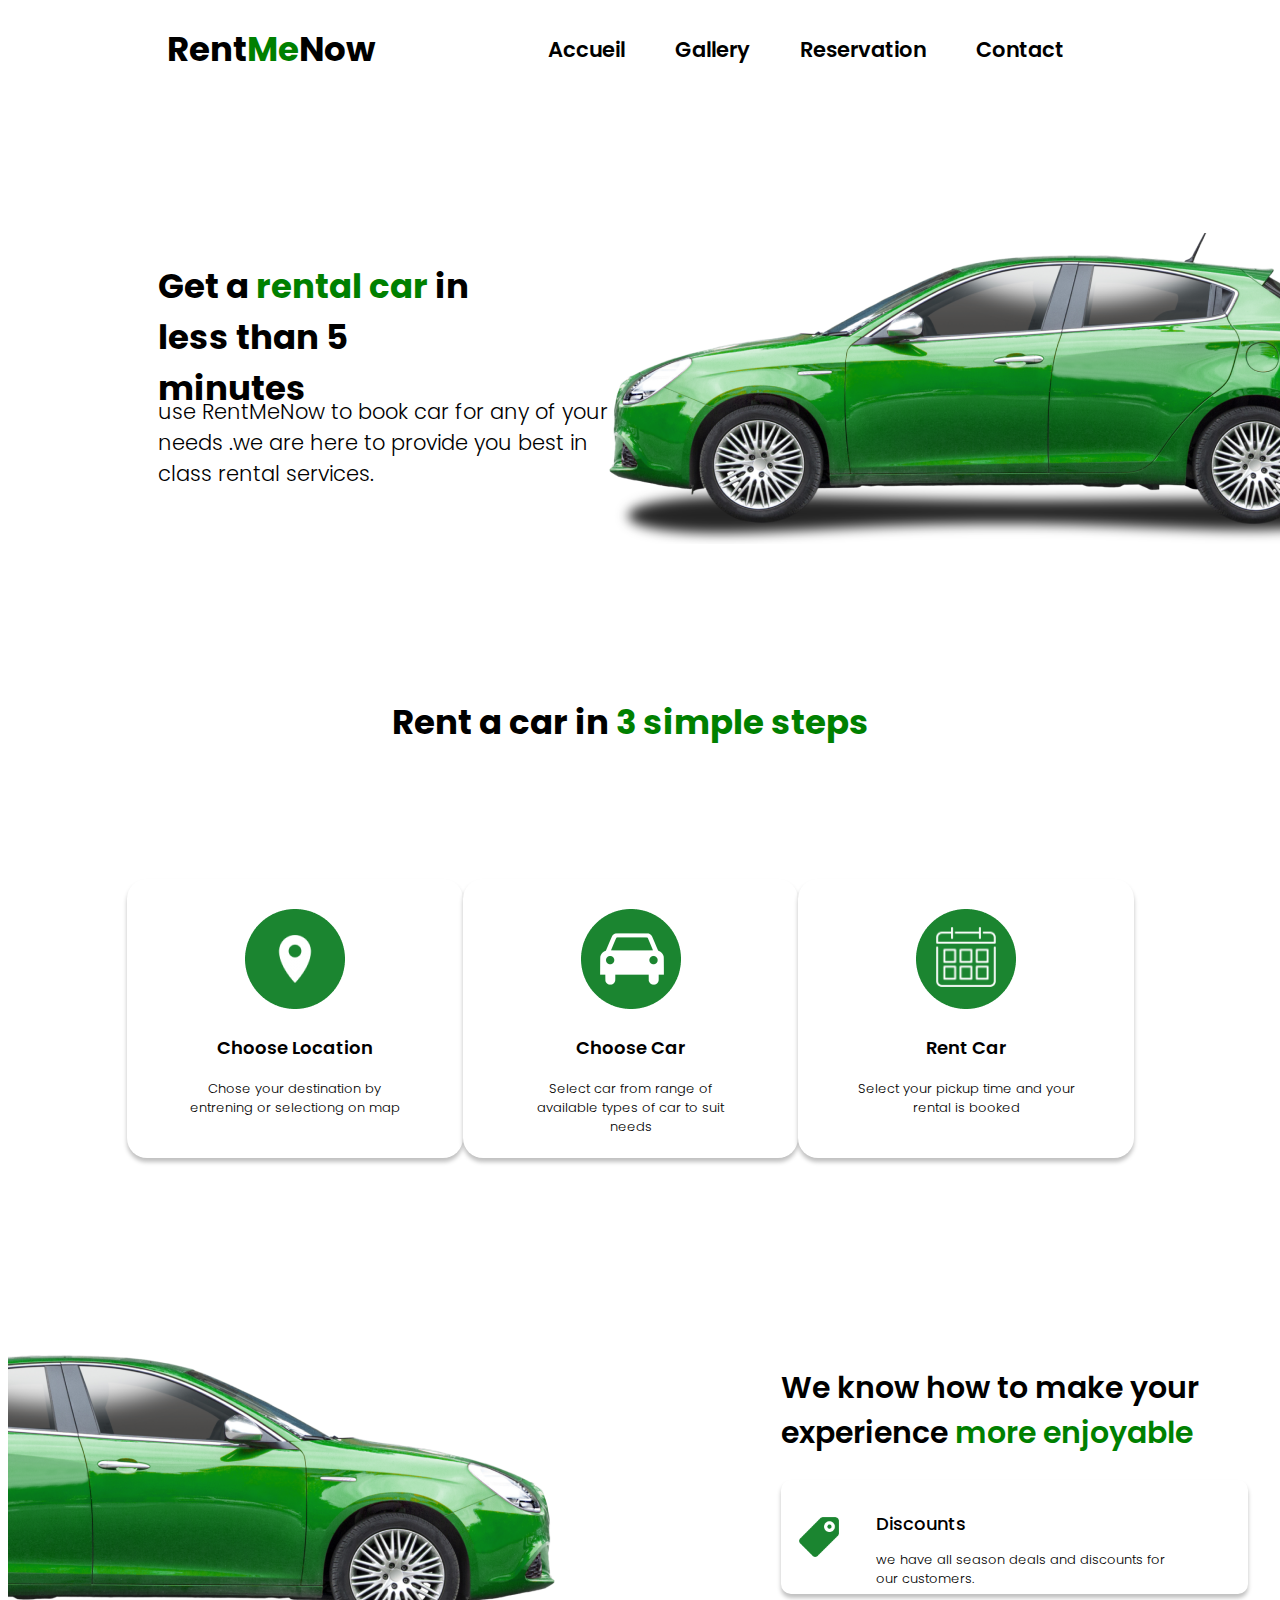
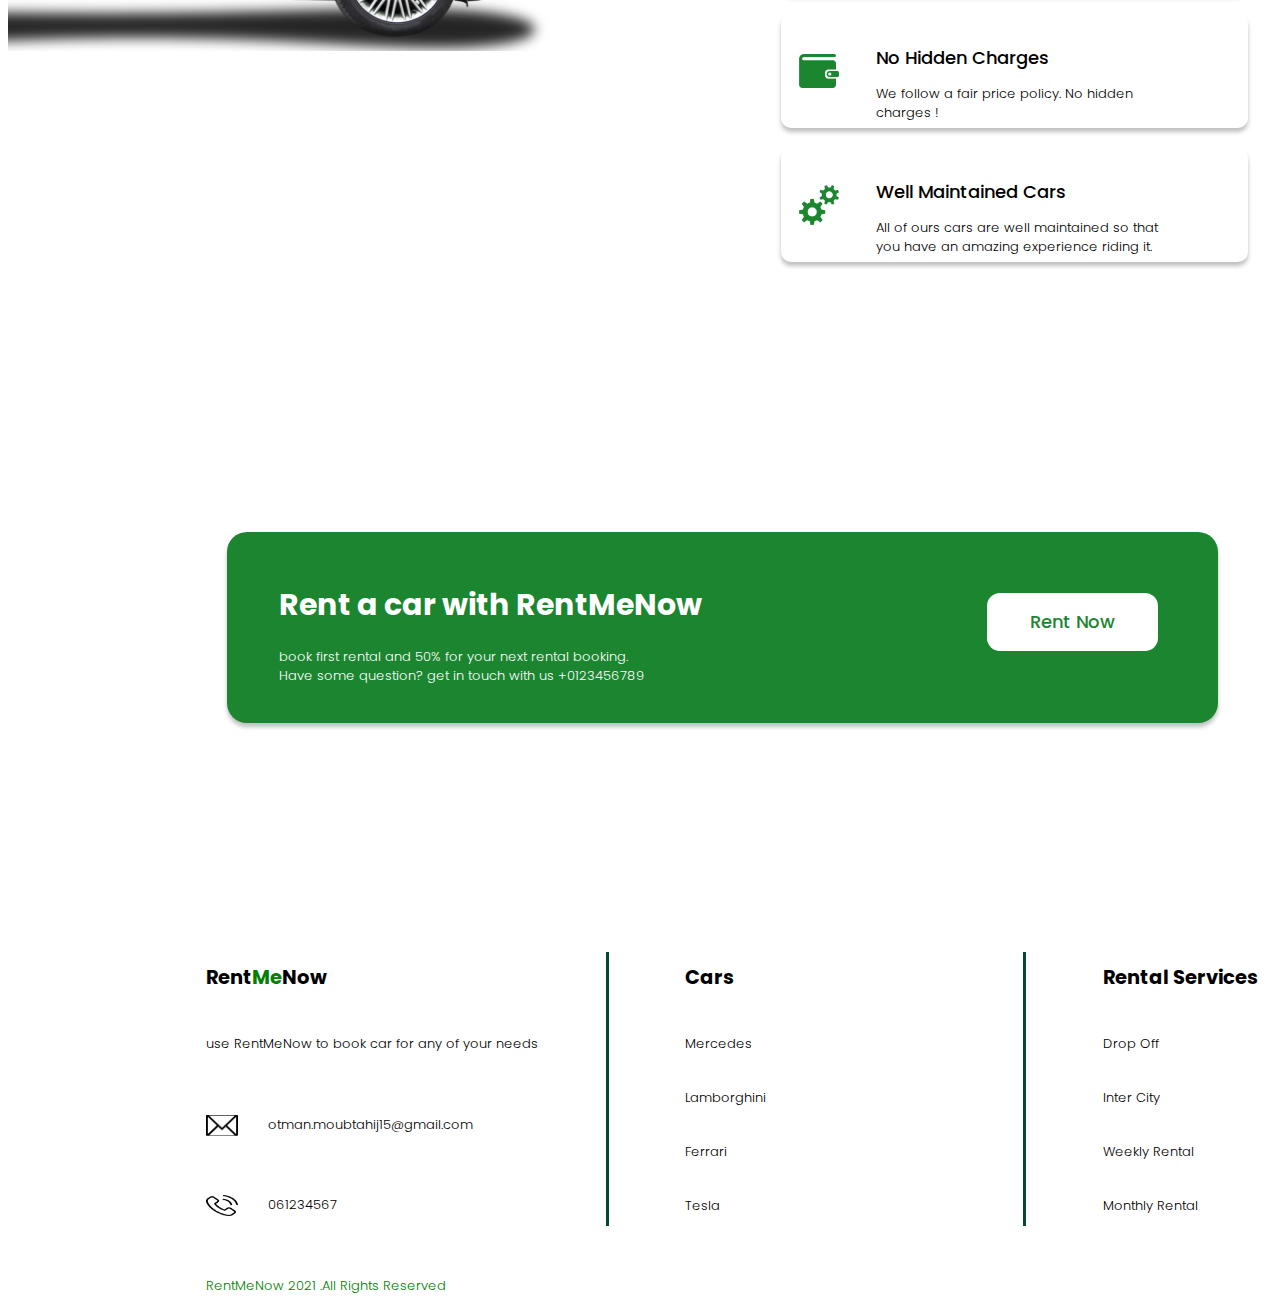
==== index.html @ b045acd1 "final2" ====
<!DOCTYPE html>
<html lang="en">
<head>
    <meta charset="UTF-8">
    <meta http-equiv="X-UA-Compatible" content="IE=edge">
    <meta name="viewport" content="width=device-width, initial-scale=1.0">
    <link href='https://fonts.googleapis.com/css?family=Poppins' rel='stylesheet'>

    <link rel="stylesheet" href="css/home.css">
    <title>Location</title>
</head>
<body>

    <section>
    <header>
        <nav class="menu">
           <ul class="Logo">
            <li> Rent<span style="color:green">Me</span>Now</li>
        </ul>           
           <ul class="linksNav"> 
          
            <li>  <a href="index.html"> Accueil </a> </li>
            <li>  <a href="about.html"> Gallery </a> </li>
            <li>  <a href="about.html"> Reservation </a> </li>
            <li>  <a href="contact.html"> Contact </a> </li>
            

           </ul>
        </nav>
    </header>

</section>
<section class="container1">
    <div class="text">
        <h2> Get a <span style="color:green"> rental car</span>  in 
            less than 5 minutes
            </h2>

            <p>  use RentMeNow to book car for any of your needs .we are here to provide you best in class rental services.</p>

    </div>
    <div class="image">

        <img src="images/caar.png" alt="#">
    </div>

</section>
<section class="container2">
  
      <h2> Rent a car in  <span style="color:green"> 3 simple steps</span> </h2>
        <div class="featrs">
                <div class="first">
                    <img src="images/iconLoca.png" alt="#">
                    <h3>Choose Location </h3> 
                    <p>Chose your destination by entrening or selectiong on map</p>   
                    
                </div>
                    <div class="first">
                        <img src="images/iconCar.png" alt="#">
                        <h3>Choose Car </h3> 
                        <p>Select car from range of available types of car to suit needs</p>


                    </div>
                    <div class="first">
                        <img src="images/iconCal.png" alt="#">
                        <h3> Rent Car </h3>
                        <p>                        Select your pickup time and your rental is booked
 </p>
                    </div>



        </div>

</section>

<section class="container3">
    <img src="images/halfCar.png" alt="">
    <div class="featrs1">
       
       
        <h2>We know how to make your <br>
            experience <span style="color: green;"> more enjoyable</span> </h2>

            <div class="first1">  
                <img src="images/tag-5-64 (1).png" alt=""> 
                <div class="first11">
                        <h5>Discounts </h5>
                        <p>we have all season deals and discounts for our customers.</p>

                </div>   
            
            </div>
            <div class="first1">  
                <img src="images/tag-5-64.png" alt=""> 
                <div class="first11">
                        <h5>No Hidden Charges </h5>
                        <p>We follow a fair price policy. No hidden charges !</p>
                </div>   
            
            </div>
            <div class="first1">  
                <img src="images/services-64.png" alt=""> 
                <div class="first11">
                        <h5>Well Maintained Cars  </h5>
                            <p>All of ours cars are well maintained so that  you have an amazing experience riding it.</p>
                </div>   
            
            </div>
    </div>

</section>

<section class="container4">
    <div class="text4">
        <h1> Rent a car with  RentMeNow</h1>
        <p>book first rental and 50% for your next rental booking. Have some question? get in touch with us +0123456789</p>

    </div>
    <div class="button">
            <h4>Rent Now</h4>

    </div>

</section>

    <footer>
        <div class="featFot">
            <h2> Rent<span style="color:green">Me</span>Now</h2>
            <h6>use RentMeNow to book car for any of your needs</h6>
            <div class="feaatFot1">
                <img src="images/message.png" alt="">
                <h6>otman.moubtahij15@gmail.com</h6>

            </div>
            <div class="feaatFot1">
                <img src="images/call.png" alt="">
                <h6>061234567</h6>

            </div>
                <h6> <span style="color: green;">  RentMeNow 2021 .All Rights Reserved</span></h6>
        </div>
        
        <div class="featFot">
            <h2> Cars</h2>
            <h6>Mercedes <br>
                Lamborghini <br>
                Ferrari <br> 
                Tesla </h6>       
          
        </div>
        
        <div  id ="feaatFot0" class="featFot">
            <h2> Rental  Services  </h2>
            <h6>Drop Off <br>
                Inter City  <br>
                Weekly Rental <br> 
                Monthly Rental  </h6>   
            
        </div>

    </footer>

    
</body>
</html>
---- css/home.css ----
*{
    -webkit-box-sizing: border-box;
    -moz-box-sizing: border-box;
    box-sizing: border-box;
    
    }
    body{
        font-family: "poppins";
    }
    /* start header*/
    .menu ul {
        align-items: center;
         display: flex;
        list-style: none;
        justify-content: space-between;
        margin-right: 2%;
        flex-direction: row;
    
    }
    header{

        padding-left: 119px;
        padding-right: 119px;
        
    }
    .menu   ul li a{
        color: black;
      text-decoration: none;
      font-size: 18px;
      margin:0px 10px;
     
      font-family: Poppins;
font-style: normal;
font-weight: 600;
font-size: 21px;
line-height: 31px;
  

  }
   nav {
    display: flex;
    justify-content: space-between;
    align-items: center;
    padding-right: 60px;
  
   }
   .linksNav li{
    padding-left: 30px;
   


   }
   .Logo  li {
    font-family: Poppins;
    font-style: normal;
    font-weight: bold;
    font-size: 34px;
    line-height: 51px;
   }
  /* end header*/

  /*start section 1 */
  .container1{
    margin-top: 142px;
    padding-left: 150px;
    padding-right: 47px;
    display: flex;
    
}
 .image{
    width: 761px;
    height: 311px;


 } 

 .text h2{
   
    width: 341px;
    height: 107px;
    font-family: Poppins;
    font-style: normal;
    font-weight: bold;
    font-size: 34px;
    line-height: 51px;


 }

 .text p{

    width: 451px;
height: 96px;


font-family: Poppins;
font-style: normal;
font-weight: 300;
font-size: 21px;
line-height: 31px;
 }
  
  /*end section 1 */
    /*start section 2 */
    .container2{

 margin-top: 153px;
        margin-left: 119px;
        margin-right: 138px;

    }

        .container2 h2 {

            text-align: center;

height: 51px;

font-family: Poppins;
font-style: normal;
font-weight: bold;
font-size: 34px;
line-height: 51px;
margin-bottom: 131px;
        }
        .featrs{
            display: flex;
            justify-content: space-between;

        }

    .first{

        width: 350px;
        height: 279px;
        left: 119px;
        top: 886px;
            padding-top: 30px;
        background: #FFFFFF;
        mix-blend-mode: normal;
        box-shadow: 0px 4px 4px rgba(0, 0, 0, 0.25);
        border-radius: 20px;
        text-align: center;

    } 
    .first img {
        width: 100px;
height: 100px;
    }   
    .first h3 {

height: 27px;

font-family: Poppins;
font-style: normal;
font-weight: 600;
font-size: 18px;
line-height: 27px;
    }  
    .first p {
height: 40px;
margin-left: 55px;
margin-right: 55px;
font-family: "Poppins";
font-style: normal;
font-weight: 300;
font-size: 13px;
line-height: 19px;

    }
  
  
    /*end section 2 */
    /*Start section 3 */

    .container3{

        margin-top: 182px;
        margin-right: 200px;

        display: flex;
        justify-content: space-between;

    }
    .container3 img {
        width: 801px;
        height: 311px;
    }

    .featrs1 {
        display: flex;
        flex-direction: column;
        margin-left: 226px;

    }
    .featrs1 h2{
        width: 437px;
height: 90px;


font-family: Poppins;
font-style: normal;
font-weight: 600;
font-size: 30px;
line-height: 45px;


    }

    .first1{
        width: 467px;
        height: 114px;
        margin-bottom: 20px;
        background: #FFFFFF;
        box-shadow: 0px 4px 4px rgba(0, 0, 0, 0.25);
        border-radius: 10px;
        display: flex;
       

    }
    .first1 img{
            margin-top: 37px;
            margin-bottom: 37px;
            margin-left: 18px;
            margin-right: 37px;
        width: 40px;
        height: 40px;
        }
        .first11 h5{

height: 10px;
font-family: Poppins;
font-style: normal;
font-weight: 500;
font-size: 18px;
line-height: 27px;

        }
.first11 p{


    width: 290px;
height: 40px;

font-family: Poppins;
font-style: normal;
font-weight: 300;
font-size: 13px;
line-height: 19px;
}
    /*end section 3 */
        /*Start section 4 */
           
        .container4{

margin-top: 250px;
margin-left: 219px;
width: 991px;
height: 191px;

background: #1B8530;
box-shadow: 0px 4px 4px rgba(0, 0, 0, 0.25);
border-radius: 20px;
display: flex ;
justify-content: space-between;
        }

        .text4{
            margin-left: 52px;
            margin-top: 30px;
            margin-bottom: 57px;


        }
        .text4 h1{

            width: 426px;
        
            
            font-family: Poppins;
            font-style: normal;
            font-weight: bold;
            font-size: 30px;
            line-height: 45px;
            color: white;

        }
        .text4 p {

            width: 370px;
height: 40px;


font-family: Poppins;
font-style: normal;
font-weight: 300;
font-size: 13px;
line-height: 19px;

color: #FFFFFF;
        }
        
        .button{
                margin-top:61px ;
                margin-bottom: 72px;
            width: 171px;
height: 58px;
            text-align: center;
                margin-right: 60px;
background: #FFFFFF;
border-radius: 13px;
        }
        .button h4 {
    height: 27px;
margin-top: 15px;
margin-bottom: 16px;
font-family: Poppins;
font-style: normal;
font-weight: 500;
font-size: 18px;
line-height: 27px;
color: #1B8530;
        }
        
        /*End section 4 */
         /* Start footer*/
            footer{
                width: 1311px;
height: 274px;
margin-left: 160px;
margin-top: 229px;
margin-right: 42px;
margin-bottom: 20px;
display: flex;
justify-content: space-around;

            }
         
         
         .featFot{

            font-style: normal;
font-weight: 300;
font-size: 13px;
line-height: 19px;
border-right:3px solid  #064635;

         }
         .feaatFot1{
             display: flex;
             }

         .feaatFot1 img{
           
            margin-top: 47px;

            width: 32px;
            height:21px;  
            margin-right: 30px;
        

         }
         footer h6{

            width: 338px;
height: 20px;


font-family: Poppins;
font-style: normal;
font-weight: 300;
font-size: 13px;
line-height: 54px;

         }
         #feaatFot0{

            border-right: none;
    
         }
         /*End footer  */
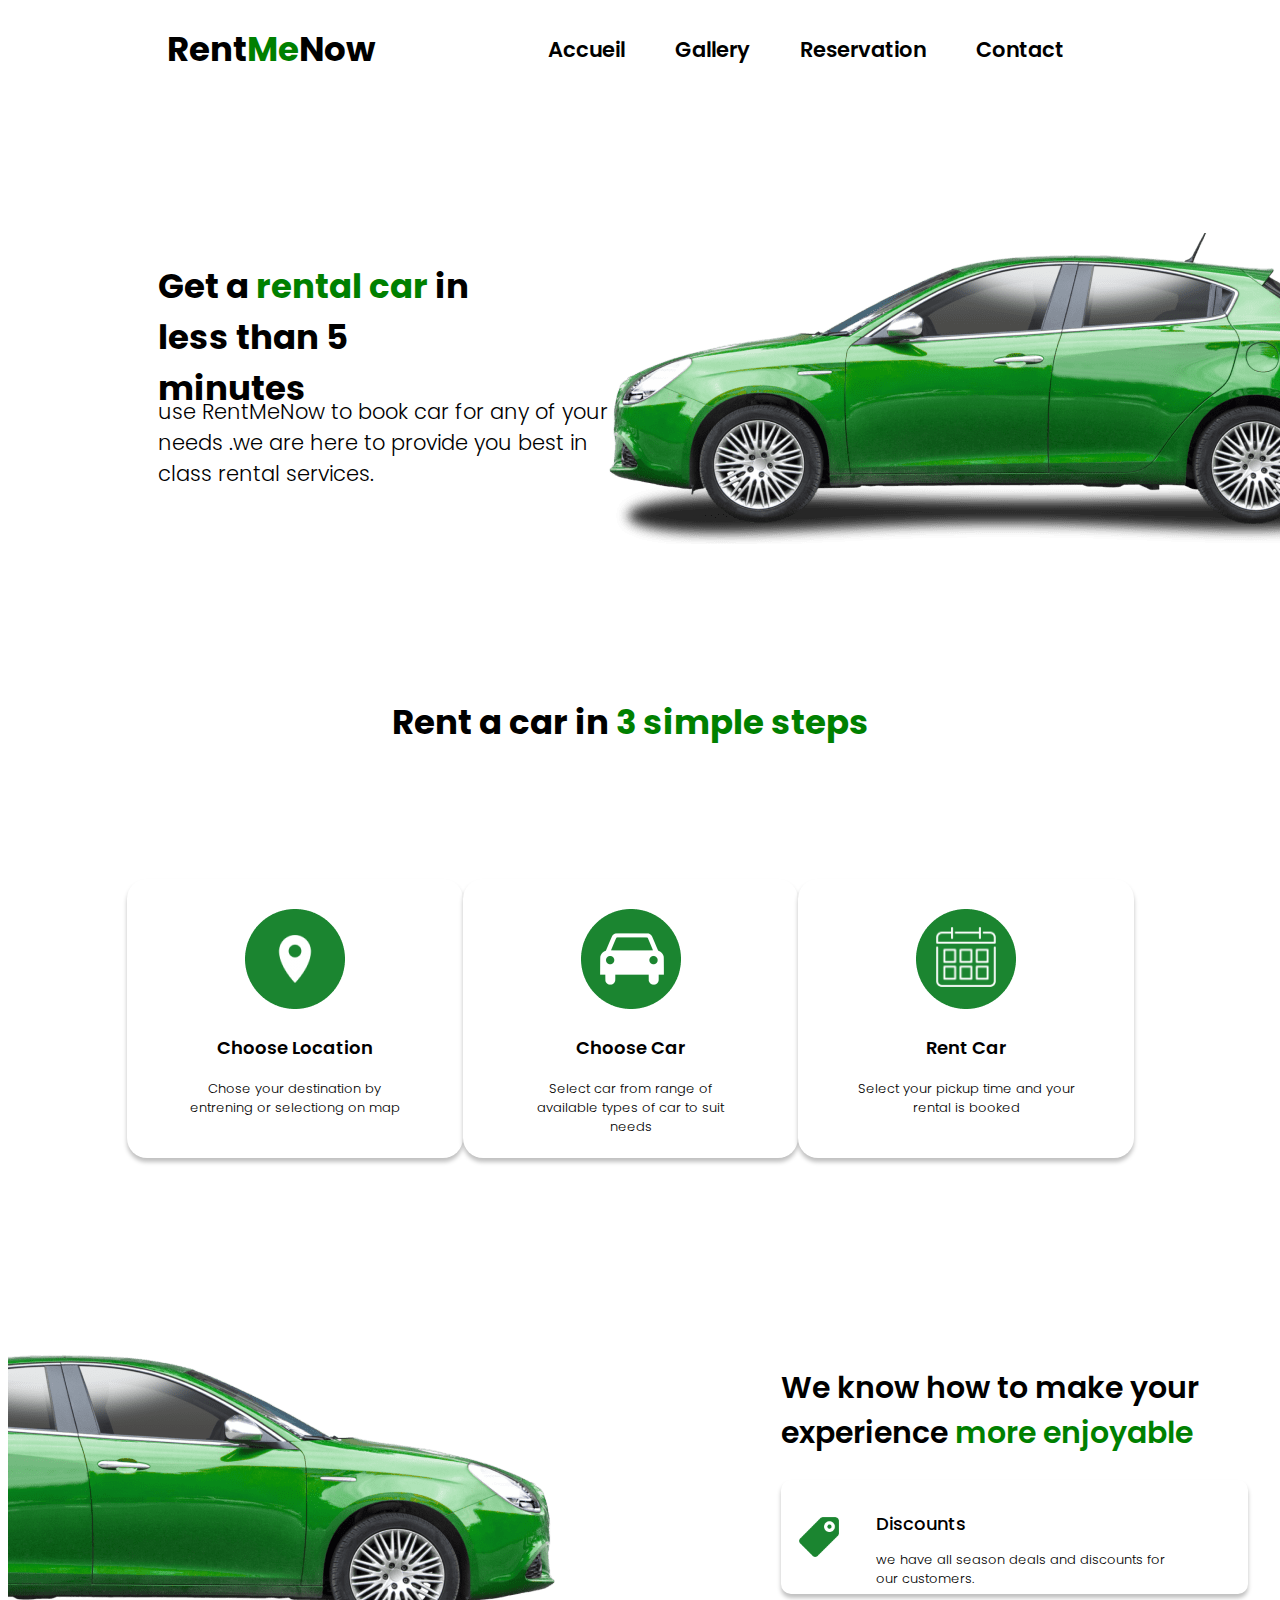
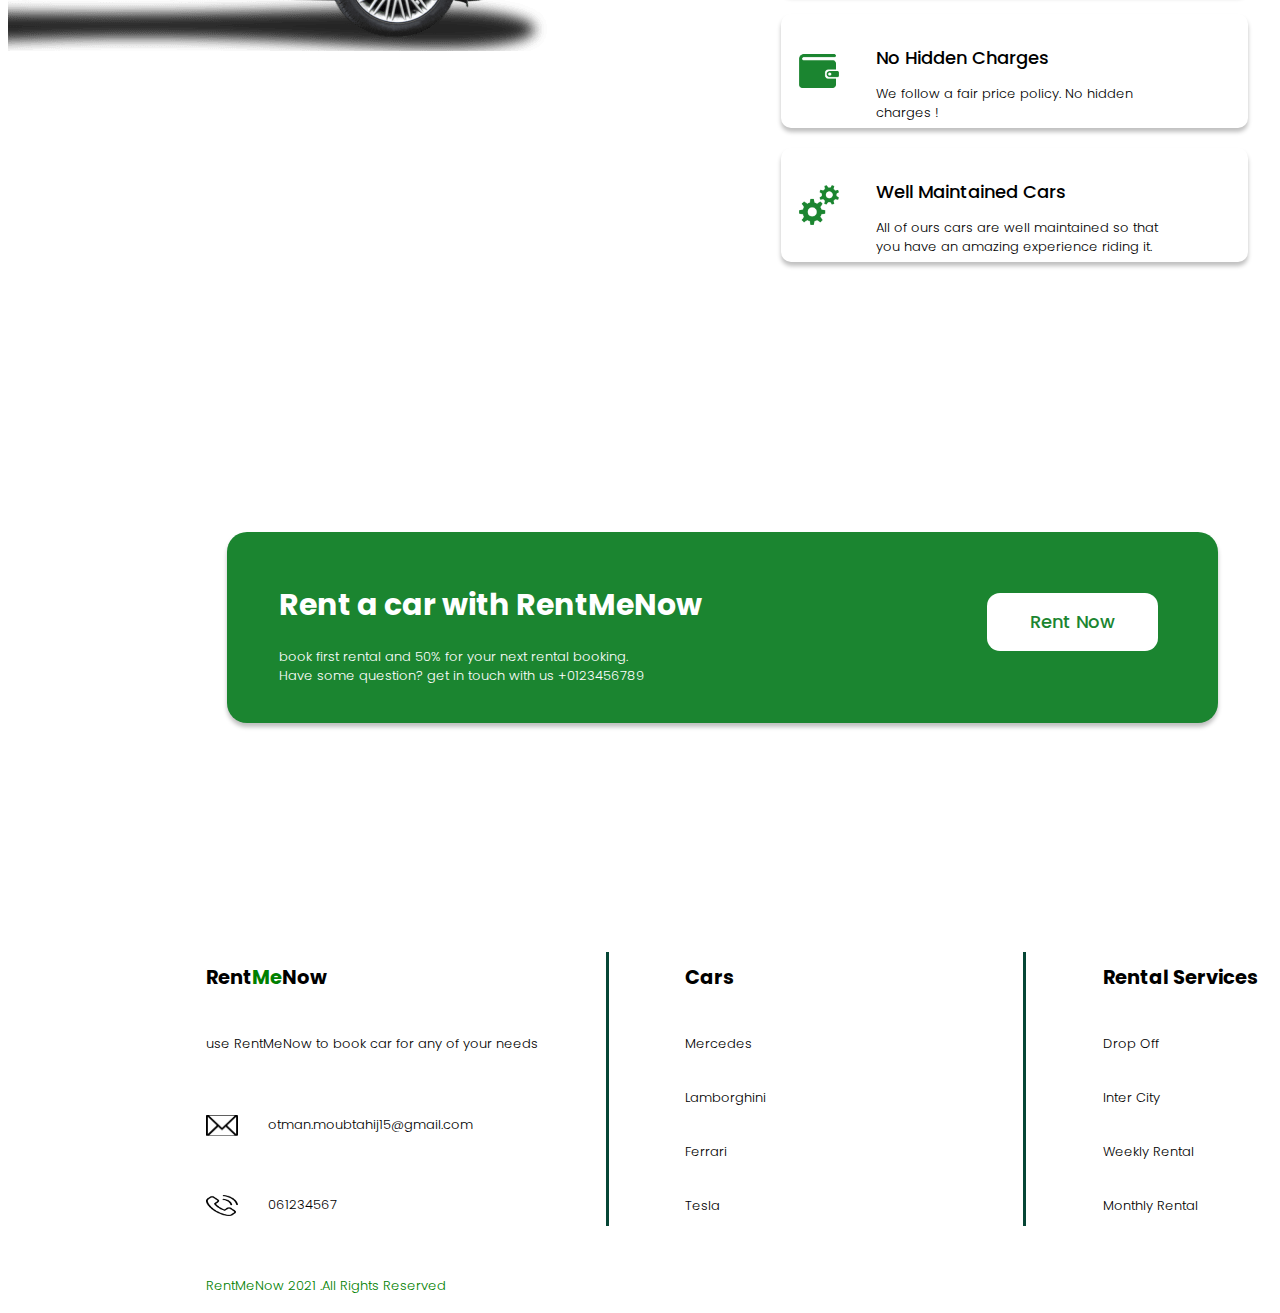
==== commit 88bcd731: "final5" ====
--- a/index.html
+++ b/index.html
@@ -20,8 +20,8 @@
            <ul class="linksNav"> 
           
             <li>  <a href="index.html"> Accueil </a> </li>
-            <li>  <a href="about.html"> Gallery </a> </li>
-            <li>  <a href="about.html"> Reservation </a> </li>
+            <li>  <a href="gallery.html"> Gallery </a> </li>
+            <li>  <a href="reservation.html"> Reservation </a> </li>
             <li>  <a href="contact.html"> Contact </a> </li>
             
 
@@ -76,7 +76,7 @@
 </section>
 
 <section class="container3">
-    <img src="images/halfCar.png" alt="">
+    <img src="images/halfCar.png" alt="" id="halfCar">
     <div class="featrs1">
        
        
--- a/css/home.css
+++ b/css/home.css
@@ -104,7 +104,7 @@
     /*start section 2 */
     .container2{
 
- margin-top: 153px;
+         margin-top: 153px;
         margin-left: 119px;
         margin-right: 138px;
 
@@ -379,4 +379,66 @@
     
          }
          /*End footer  */
-
+         @media screen and (max-width: 600px) {
+            .container1{
+                flex-direction: column-reverse;
+                        justify-content: center;
+            }
+            .text h2{
+   
+               
+            text-align: center;
+            
+             }
+            
+             .text p{
+            
+                text-align: center;
+
+             }
+             .container2{
+                    text-align: center;
+                width: 100%;
+             }
+             .container2 h2 {
+
+                text-align: center;
+                width: 100%;
+    
+               
+            }
+
+            .featrs{
+                display: flex;
+                flex-direction: column;
+                justify-content: center;
+    
+            }
+            .first{
+                    margin-top: 20px;
+
+
+              }
+              .container3  {
+margin: auto;}
+         
+
+#halfCar{
+                display: none;
+            }
+
+            featrs1{
+
+                margin-left: 0px;
+
+            }
+            featrs1 h2{
+                
+        font-weight: 600;
+        font-size: 20px;
+        line-height: 45px;
+        
+        
+            }
+        
+          }
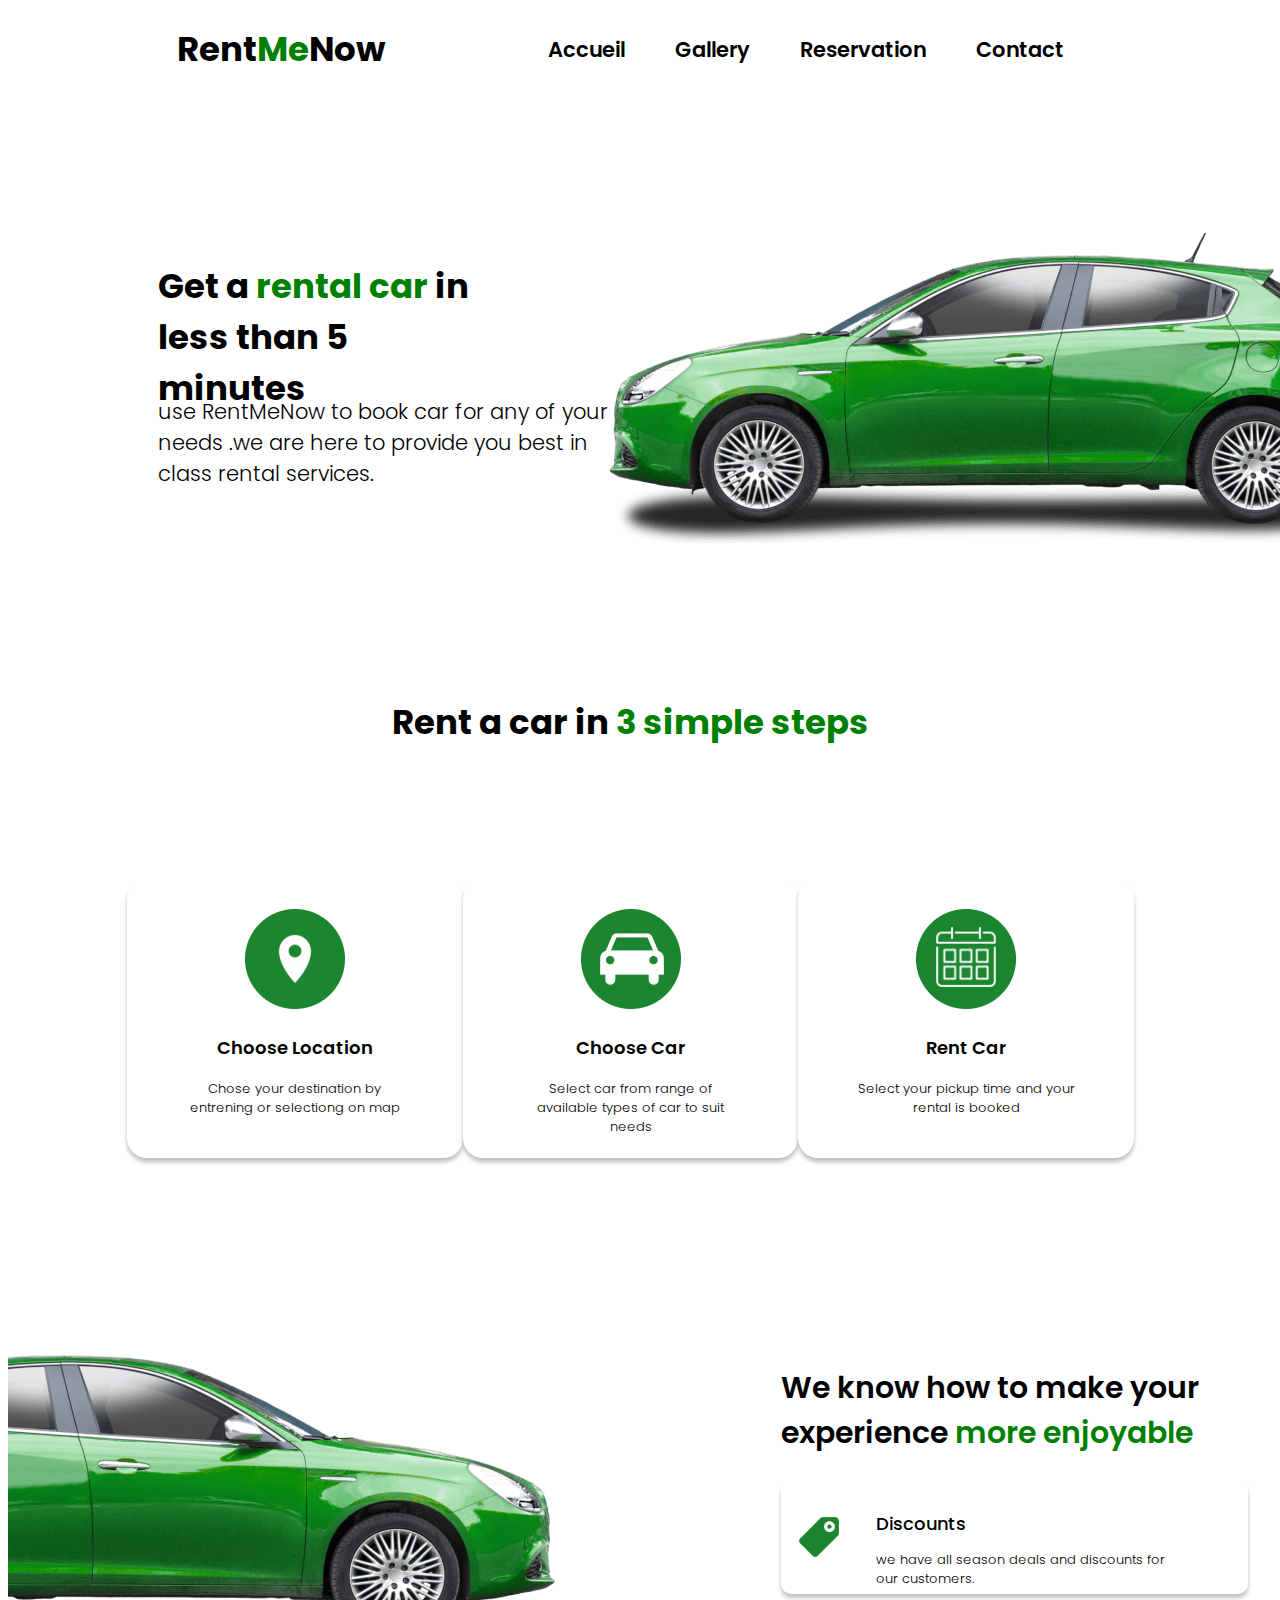
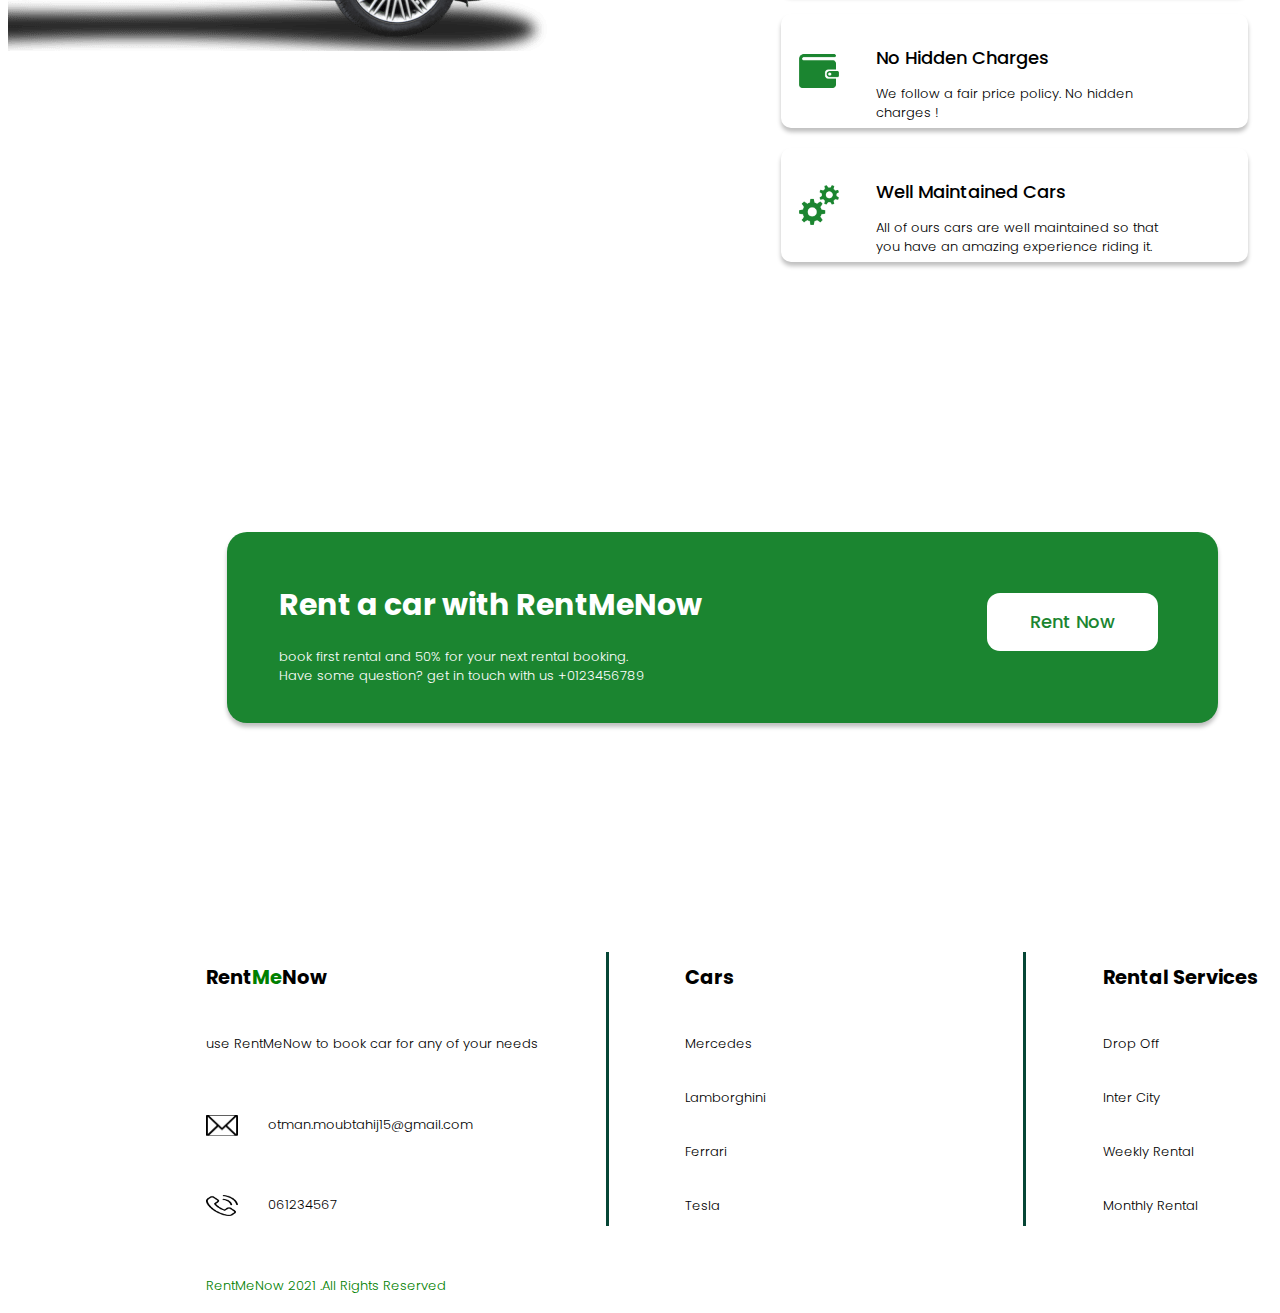
==== commit 9226c950: "final5" ====
--- a/index.html
+++ b/index.html
@@ -15,7 +15,7 @@
     <header>
         <nav class="menu">
            <ul class="Logo">
-            <li> Rent<span style="color:green">Me</span>Now</li>
+            <li>  <a href="index.html" id="rentLogo"> Rent<span style="color:green">Me</span>Now </a></li>
         </ul>           
            <ul class="linksNav"> 
           
--- a/css/home.css
+++ b/css/home.css
@@ -50,7 +50,7 @@
 
 
    }
-   .Logo  li {
+   #rentLogo{
     font-family: Poppins;
     font-style: normal;
     font-weight: bold;
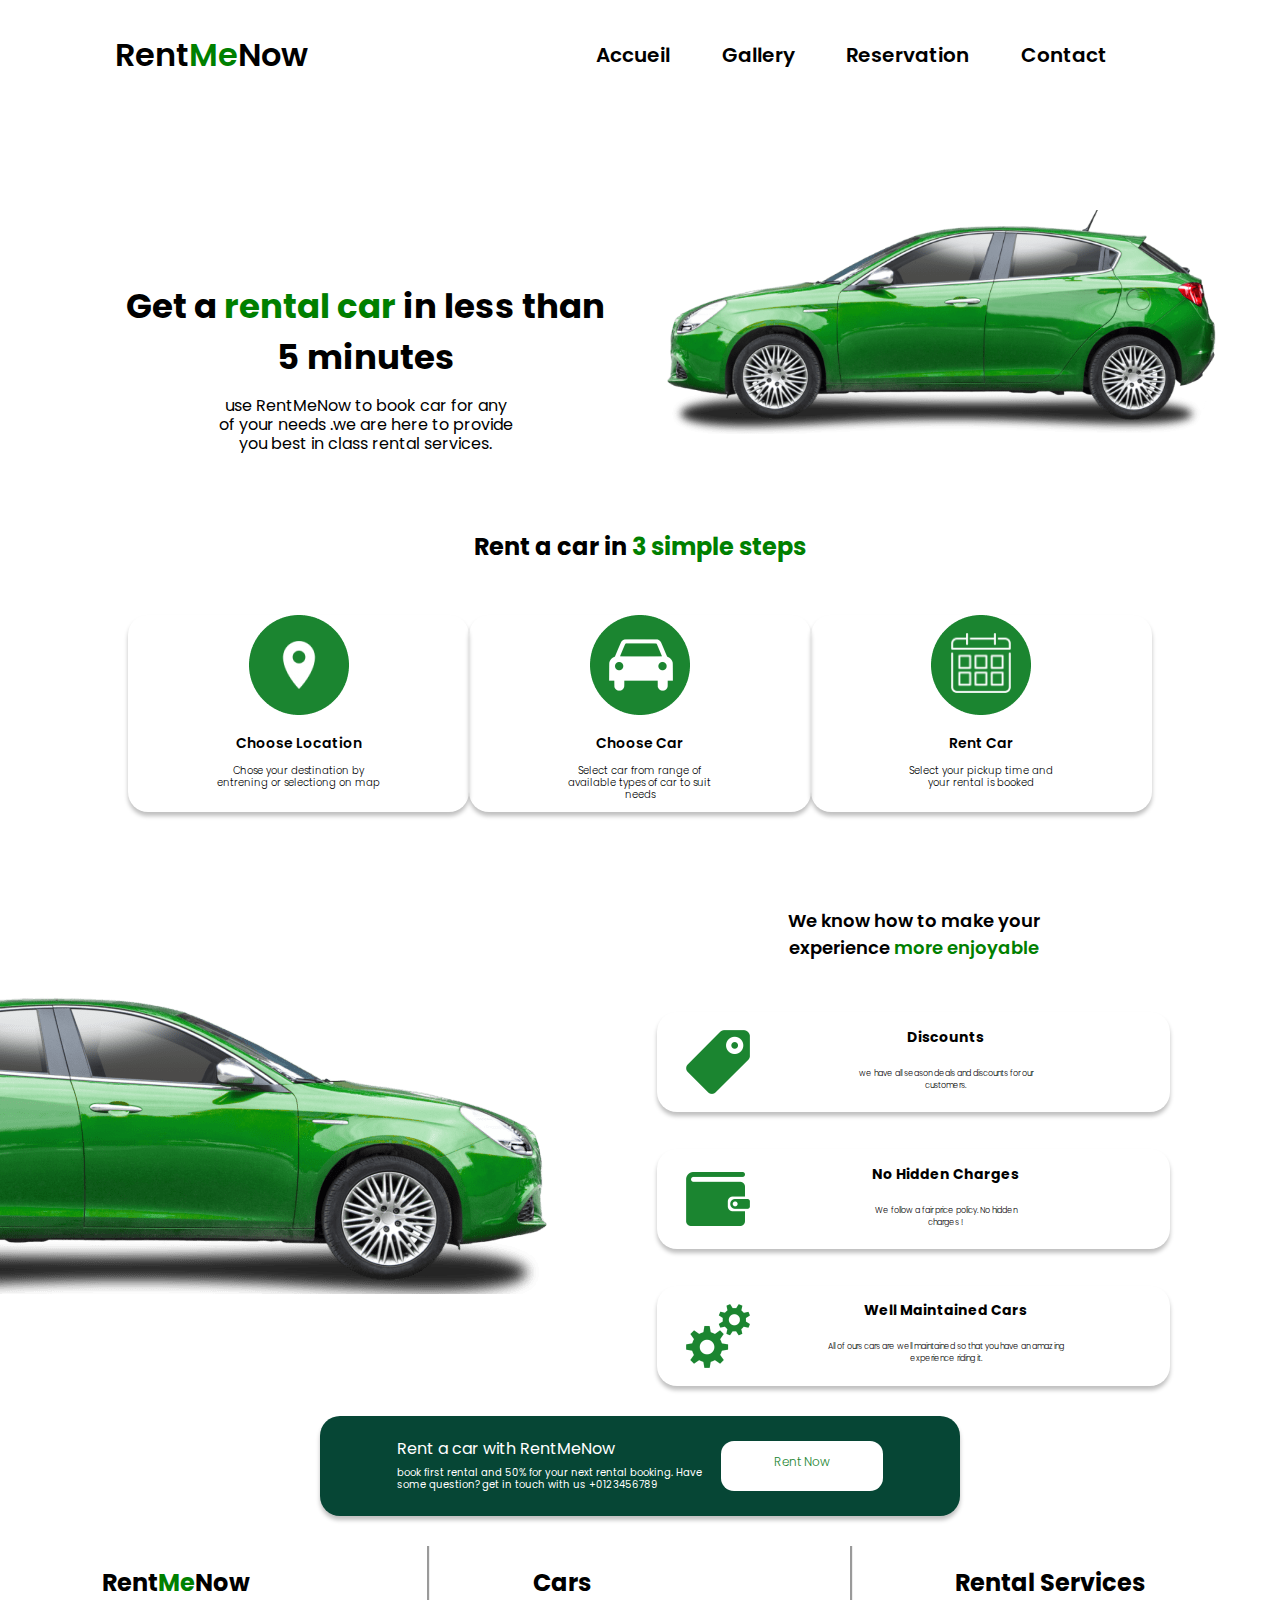
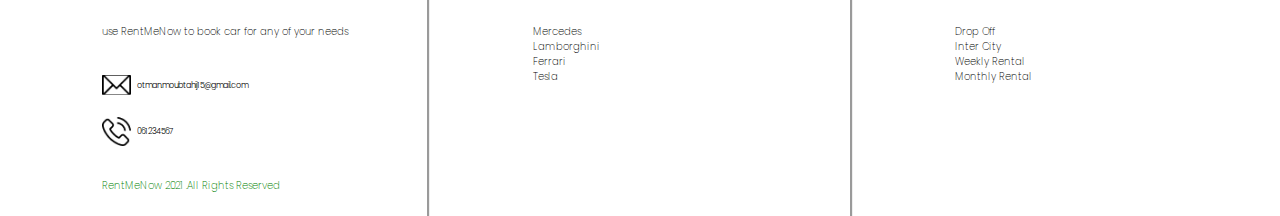
==== commit c5c008b1: "responsive" ====
--- a/index.html
+++ b/index.html
@@ -5,47 +5,52 @@
     <meta http-equiv="X-UA-Compatible" content="IE=edge">
     <meta name="viewport" content="width=device-width, initial-scale=1.0">
     <link href='https://fonts.googleapis.com/css?family=Poppins' rel='stylesheet'>
+    <script src="js/script.js"></script>
 
     <link rel="stylesheet" href="css/home.css">
     <title>Location</title>
 </head>
 <body>
+    <header>
+        <nav>
+            <ul class="logo">
+           
+            <li><img onclick="afficheMenu()" id ="menuImg" src="images/menu.png" alt="">    </li>        
+             <li> <h1  style="display: none;" onclick="hideMenu()" id="hideMenu">X</h1>  </li>  
+             <li>  <a href="index.html" id="rentLogo"> Rent<span style="color:green">Me</span>Now </a></li>
+            </ul>
+            <ul class="linksNav"> 
+          
+                <li >  <a href="index.html"> Accueil </a> </li>
+                <li>  <a href="gallery.html"> Gallery </a> </li>
+                <li>  <a href="reservation.html"> Reservation </a> </li>
+                <li>  <a href="contact.html"> Contact </a> </li>
+               </ul>
 
-    <section>
-    <header>
-        <nav class="menu">
-           <ul class="Logo">
-            <li>  <a href="index.html" id="rentLogo"> Rent<span style="color:green">Me</span>Now </a></li>
-        </ul>           
-           <ul class="linksNav"> 
-          
-            <li>  <a href="index.html"> Accueil </a> </li>
-            <li>  <a href="gallery.html"> Gallery </a> </li>
-            <li>  <a href="reservation.html"> Reservation </a> </li>
-            <li>  <a href="contact.html"> Contact </a> </li>
-            
+        </nav>
 
-           </ul>
-        </nav>
     </header>
+    <section class="container1">
+        
+        <div class="image">
+    
+            <img src="images/caar.png" alt="#">
+        </div>
+        <div class="text">
+            <h2> Get a <span style="color:green"> rental car</span>  in 
+                less than 5 minutes
+                </h2>
+    
+                <p>  use RentMeNow to book car for any of your needs .we are here to provide you best in class rental services.</p>
+    
+        </div>
+    
+    </section>
 
-</section>
-<section class="container1">
-    <div class="text">
-        <h2> Get a <span style="color:green"> rental car</span>  in 
-            less than 5 minutes
-            </h2>
 
-            <p>  use RentMeNow to book car for any of your needs .we are here to provide you best in class rental services.</p>
 
-    </div>
-    <div class="image">
 
-        <img src="images/caar.png" alt="#">
-    </div>
-
-</section>
-<section class="container2">
+    <section class="container2">
   
       <h2> Rent a car in  <span style="color:green"> 3 simple steps</span> </h2>
         <div class="featrs">
@@ -65,7 +70,7 @@
                     <div class="first">
                         <img src="images/iconCal.png" alt="#">
                         <h3> Rent Car </h3>
-                        <p>                        Select your pickup time and your rental is booked
+                        <p>      Select your pickup time and your rental is booked
  </p>
                     </div>
 
@@ -75,56 +80,64 @@
 
 </section>
 
-<section class="container3">
-    <img src="images/halfCar.png" alt="" id="halfCar">
-    <div class="featrs1">
-       
-       
-        <h2>We know how to make your <br>
+
+
+
+
+
+
+
+
+    <section class="container3">
+       <img src="images/halfCar.png" alt="" id="halfCar">
+        
+        
+        <div class="featrs1">
+           
+           <h2>We know how to make your <br>
             experience <span style="color: green;"> more enjoyable</span> </h2>
 
-            <div class="first1">  
-                <img src="images/tag-5-64 (1).png" alt=""> 
-                <div class="first11">
-                        <h5>Discounts </h5>
-                        <p>we have all season deals and discounts for our customers.</p>
-
-                </div>   
             
-            </div>
-            <div class="first1">  
-                <img src="images/tag-5-64.png" alt=""> 
-                <div class="first11">
-                        <h5>No Hidden Charges </h5>
-                        <p>We follow a fair price policy. No hidden charges !</p>
-                </div>   
-            
-            </div>
-            <div class="first1">  
-                <img src="images/services-64.png" alt=""> 
-                <div class="first11">
-                        <h5>Well Maintained Cars  </h5>
-                            <p>All of ours cars are well maintained so that  you have an amazing experience riding it.</p>
-                </div>   
-            
-            </div>
-    </div>
-
-</section>
-
-<section class="container4">
-    <div class="text4">
-        <h1> Rent a car with  RentMeNow</h1>
-        <p>book first rental and 50% for your next rental booking. Have some question? get in touch with us +0123456789</p>
-
-    </div>
-    <div class="button">
-            <h4>Rent Now</h4>
-
-    </div>
-
-</section>
-
+                <div class="first1">  
+                    <img src="images/tag-5-64 (1).png" alt=""> 
+                    <div class="first11">
+                            <h5>Discounts </h5>
+                            <p>we have all season deals and discounts for our customers.</p>
+    
+                    </div>   
+                
+                </div>
+                <div class="first1">  
+                    <img src="images/tag-5-64.png" alt=""> 
+                    <div class="first11">
+                            <h5>No Hidden Charges </h5>
+                            <p>We follow a fair price policy. No hidden charges !</p>
+                    </div>   
+                
+                </div>
+                <div class="first1">  
+                    <img src="images/services-64.png" alt=""> 
+                    <div class="first11">
+                            <h5>Well Maintained Cars  </h5>
+                                <p>All of ours cars are well maintained so that  you have an amazing experience riding it.</p>
+                    </div>   
+                
+                </div>
+        </div>
+    
+    </section>
+    <section class="container4">
+        <div class="text4">
+            <h1> Rent a car with  RentMeNow</h1>
+            <p>book first rental and 50% for your next rental booking. Have some question? get in touch with us +0123456789</p>
+    
+        </div>
+        <div class="button">
+                <h4>Rent Now</h4>
+    
+        </div>
+    
+    </section>
     <footer>
         <div class="featFot">
             <h2> Rent<span style="color:green">Me</span>Now</h2>
@@ -142,7 +155,7 @@
                 <h6> <span style="color: green;">  RentMeNow 2021 .All Rights Reserved</span></h6>
         </div>
         
-        <div class="featFot">
+        <div class="featFot" id="cars">
             <h2> Cars</h2>
             <h6>Mercedes <br>
                 Lamborghini <br>
@@ -161,7 +174,5 @@
         </div>
 
     </footer>
-
-    
 </body>
 </html>--- a/css/home.css
+++ b/css/home.css
@@ -6,439 +6,730 @@
     }
     body{
         font-family: "poppins";
-    }
-    /* start header*/
-    .menu ul {
+        margin: 0;
+        padding: 0;
+    }
+    nav{
+        width: 100%;
+        height: 20%;
+        padding: 15px 0;
+        display: flex;
+    }
+    nav .logo{
+    display: flex;
+    list-style: none;
+    flex:2;
+    justify-content: center;
+
+
+    }
+    
+    
+     nav .logo  li a{
+        color: black;
+        text-decoration: none;
+        font-size: 32px;
+        font-family: Poppins;
+      font-style: normal;
+      font-weight: 600;
+
+    }
+    
+
+    #menuImg{
+        display: none;
+        width: 24px;
+        height: 27px;
+        margin:0 0.5em ;
+
+
+    }
+#hideMenu{
+    position: absolute;
+    left: 5%;
+    top: -1%;
+    
+
+}
+nav .linksNav{
+    list-style: none;
+    margin: 0;
+    display: flex;
+    flex:5;
+    align-self: center;
+    align-items: center;
+    justify-content: center;
+
+
+    }
+    .linksNav li  a{
+        color: black;
+        text-decoration: none;
+        font-size: 20px;
+        font-family: Poppins;
+      font-style: normal;
+      font-weight: 600;
+    }
+    nav .linksNav li {
+
+        margin: 0 3%;
+    }
+
+
+/* end header */
+/* start section1 */
+    .container1{
+        margin-top: 100px;
+        width: 100%;
+        padding: 0 5%; 
+        display: flex;
+        flex-direction: row-reverse;   
+    }
+    .image{
         align-items: center;
-         display: flex;
-        list-style: none;
-        justify-content: space-between;
-        margin-right: 2%;
-        flex-direction: row;
-    
-    }
-    header{
-
-        padding-left: 119px;
-        padding-right: 119px;
+    }
+    .image img{
+        width:100%
+
+    }
+    .text{
+        text-align: center;    
+        margin-top: 5%;
         
-    }
-    .menu   ul li a{
-        color: black;
-      text-decoration: none;
-      font-size: 18px;
-      margin:0px 10px;
-     
-      font-family: Poppins;
-font-style: normal;
-font-weight: 600;
-font-size: 21px;
-line-height: 31px;
-  
-
-  }
-   nav {
-    display: flex;
-    justify-content: space-between;
-    align-items: center;
-    padding-right: 60px;
-  
-   }
-   .linksNav li{
-    padding-left: 30px;
-   
-
-
-   }
-   #rentLogo{
+    
+
+    }
+    .text h2 {
+
+        font-family: Poppins;
+        font-style: normal;
+        font-weight: bold;
+       
+        width: 80%;
+        margin: 13px auto;
+        font-family: Poppins;
+
+        font-size: 34px;
+        line-height: 51px;
+
+        
+    }
+    .text p {
+
+        font-family: Poppins;
+        font-style: normal;
+        font-weight: 00;
+        font-size: 16px;
+        line-height: 19px;
+        margin: 0 auto;      
+        width: 50%;
+
+}
+/* end section 1 */
+/* start section 2 */
+
+.container2{
+    margin-top: 80px;
+    width: 100%;
+    padding: 0 10%;
+    text-align: center;
+
+}
+.container2 h2 {
+
     font-family: Poppins;
     font-style: normal;
     font-weight: bold;
-    font-size: 34px;
-    line-height: 51px;
-   }
-  /* end header*/
-
-  /*start section 1 */
-  .container1{
-    margin-top: 142px;
-    padding-left: 150px;
-    padding-right: 47px;
+    font-size: 24px;
+    line-height: 27px;
+    margin-bottom: 55px;
+}
+.featrs{
+    width: 100%;
     display: flex;
-    
-}
- .image{
-    width: 761px;
-    height: 311px;
-
-
- } 
-
- .text h2{
-   
-    width: 341px;
-    height: 107px;
-    font-family: Poppins;
+    flex-direction: row;
+    justify-content: center;
+
+
+}
+.first{
+
+    
+    width: 40%;
+    box-shadow: 0px 4px 4px rgba(0, 0, 0, 0.25);
+    border-radius: 20px;
+    padding: 0 3%;
+
+}
+    .first img{
+         
+
+    }
+    .first h3{
+        font-style: normal;
+        font-weight: 600;
+        font-size: 14px;
+        line-height: 15px;
+        
+    }
+    .first p {
+       
     font-style: normal;
-    font-weight: bold;
-    font-size: 34px;
-    line-height: 51px;
-
-
- }
-
- .text p{
-
-    width: 451px;
-height: 96px;
-
-
-font-family: Poppins;
-font-style: normal;
-font-weight: 300;
-font-size: 21px;
-line-height: 31px;
- }
-  
-  /*end section 1 */
-    /*start section 2 */
-    .container2{
-
-         margin-top: 153px;
-        margin-left: 119px;
-        margin-right: 138px;
-
-    }
-
-        .container2 h2 {
-
-            text-align: center;
-
-height: 51px;
-
-font-family: Poppins;
-font-style: normal;
-font-weight: bold;
-font-size: 34px;
-line-height: 51px;
-margin-bottom: 131px;
-        }
-        .featrs{
-            display: flex;
-            justify-content: space-between;
-
-        }
-
-    .first{
-
-        width: 350px;
-        height: 279px;
-        left: 119px;
-        top: 886px;
-            padding-top: 30px;
-        background: #FFFFFF;
-        mix-blend-mode: normal;
-        box-shadow: 0px 4px 4px rgba(0, 0, 0, 0.25);
-        border-radius: 20px;
-        text-align: center;
-
-    } 
-    .first img {
-        width: 100px;
-height: 100px;
-    }   
-    .first h3 {
-
-height: 27px;
-
-font-family: Poppins;
+    font-weight: 300;
+    font-size: 10px;
+    line-height: 12px;
+    width: 60%;
+    margin: 0 auto;
+    margin-bottom: 4%;
+
+
+    }
+
+
+/* end section 2 */
+
+
+
+/* start section 3 */
+
+.container3{
+width: 100%;
+ margin-top: 80PX;
+text-align: center;
+display:flex;
+}
+#halfCar{
+    width: 50%;
+    height: fit-content;
+    flex: 1;
+    margin: auto 0;
+    }
+.container3 h2{
 font-style: normal;
 font-weight: 600;
 font-size: 18px;
 line-height: 27px;
-    }  
-    .first p {
-height: 40px;
-margin-left: 55px;
-margin-right: 55px;
-font-family: "Poppins";
+
+}
+.featrs1{
+width: 50%;
+flex: 4;
+display: flex;
+flex-direction: column;
+justify-content: space-between;
+
+}
+.first1{
+margin-top: 5%;
+width: 70%;
+height: 100px;
+align-self: center;
+background: #FFFFFF;
+box-shadow: 0px 4px 4px rgba(0, 0, 0, 0.25);
+border-radius: 20px;
+display: flex;
+padding: 2% 4%;
+
+
+
+}
+.first1 img {
+width:fit-content;
+height: fit-content;
+align-self: center;
+
+}
+.first11{
+    text-align: center;
+    margin: 0 auto;
+}
+.first11 h5{
+font-size: 14px;
+
+    margin: 0;
+}
+
+
+.first11 p{
 font-style: normal;
 font-weight: 300;
-font-size: 13px;
-line-height: 19px;
-
-    }
-  
-  
-    /*end section 2 */
-    /*Start section 3 */
-
-    .container3{
-
-        margin-top: 182px;
-        margin-right: 200px;
-
+font-size: 8px;
+line-height: 12px;
+margin: 0 6%;
+margin-top: 20px;
+
+}
+
+
+/* end section 3 */
+
+    /* start section 4 */
+    .container4{
+        margin-top: 50px;
+        width: 50%;
+        height: 100px;
+        margin: 30px auto;
+        padding: 0 6%;
+        background-color: aqua;
         display: flex;
-        justify-content: space-between;
-
-    }
-    .container3 img {
-        width: 801px;
-        height: 311px;
-    }
-
-    .featrs1 {
-        display: flex;
-        flex-direction: column;
-        margin-left: 226px;
-
-    }
-    .featrs1 h2{
-        width: 437px;
-height: 90px;
-
-
-font-family: Poppins;
-font-style: normal;
-font-weight: 600;
-font-size: 30px;
-line-height: 45px;
-
-
-    }
-
-    .first1{
-        width: 467px;
-        height: 114px;
-        margin-bottom: 20px;
-        background: #FFFFFF;
+        background: #064635;
         box-shadow: 0px 4px 4px rgba(0, 0, 0, 0.25);
-        border-radius: 10px;
-        display: flex;
-       
-
-    }
-    .first1 img{
-            margin-top: 37px;
-            margin-bottom: 37px;
-            margin-left: 18px;
-            margin-right: 37px;
-        width: 40px;
-        height: 40px;
-        }
-        .first11 h5{
-
-height: 10px;
-font-family: Poppins;
-font-style: normal;
-font-weight: 500;
-font-size: 18px;
-line-height: 27px;
-
-        }
-.first11 p{
-
-
-    width: 290px;
-height: 40px;
-
-font-family: Poppins;
-font-style: normal;
-font-weight: 300;
-font-size: 13px;
-line-height: 19px;
-}
-    /*end section 3 */
-        /*Start section 4 */
-           
-        .container4{
-
-margin-top: 250px;
-margin-left: 219px;
-width: 991px;
-height: 191px;
-
-background: #1B8530;
-box-shadow: 0px 4px 4px rgba(0, 0, 0, 0.25);
-border-radius: 20px;
-display: flex ;
-justify-content: space-between;
-        }
-
-        .text4{
-            margin-left: 52px;
-            margin-top: 30px;
-            margin-bottom: 57px;
-
-
-        }
-        .text4 h1{
-
-            width: 426px;
-        
-            
+        border-radius: 20px;
+
+    } 
+    .text4{
+        flex: 2;
+        align-self: center;
+    } 
+    .text4 h1{
+
+        font-family: Poppins;
+        font-style: normal;
+        font-weight:normal;
+        font-size: 16px;
+        line-height: 16px;
+        color: #FFFFFF;
+
+    }
+        .text4 p {
+
             font-family: Poppins;
             font-style: normal;
-            font-weight: bold;
-            font-size: 30px;
-            line-height: 45px;
-            color: white;
-
-        }
-        .text4 p {
-
-            width: 370px;
-height: 40px;
-
-
-font-family: Poppins;
-font-style: normal;
-font-weight: 300;
-font-size: 13px;
-line-height: 19px;
-
-color: #FFFFFF;
-        }
+             font-weight: normal;
+            font-size: 10px;
+            line-height: 12px;
+
+            color: #FFFFFF;     
+        }
+        .button{
+            flex: 1;
+            background: #FFFFFF;
+            border-radius: 13px;             
+            align-self: center;
+            text-align: center;
+            height: 50%;
+            width: 30%;
+
+
+        }
+
+    
+        .button h4{
+            font-family: Poppins;
+            font-style: normal;
+             font-weight: 300;
+            font-size: 12px;
+            line-height: 9px;
+            color: #1B8530;
+        }
+    
+    
+    
+    /* end section 4 */
+    /* start footer  */
+   
+   footer{
+    width: 100%;
+    display: flex;
+    justify-content: center;
+
+   }
+   .featFot{
+        margin-left: 8%;
+        border-right:groove;
+        flex: 1;
+
+    padding-right: 3%;
+
+   }
+   .featFot h6{
+    font-family: Poppins;
+    font-style: normal;
+     font-weight: 200;
+    font-size: 10px;
+    line-height:15px;
+   
+}
+
+   .feaatFot1 {
+        margin: 0; 
+        display: flex;
+        align-items: center;
+   }
+   .feaatFot1 img{
+    width:10%;
+    height: 10%;
+   }
+   .feaatFot1 h6{
+     margin-left: 2%;
+    font-family: Poppins;
+    font-style: normal;
+     font-weight: 300;
+    font-size: 8px;
+    line-height: 9px;
+   }
+   #cars {
+       padding-right: 30px;
+   }
+  
+   #feaatFot0  {
+
+    border-right: none;
+
+   }
+   #feaatFot0 h6 {
+
+    border-right: none;
+
+   }
+   #cars h6{
+    width: 90%;
+
+   }
+    /* end footer  */
+
+
+
+
+
+        @media screen and (min-width: 350px) and (max-width: 580px) {
+            /* start header */
+            
+                nav{
+                    width: 100%;
+                    height: 20%;
+                    padding: 0 2%;
+                    display: flex;
+                    flex-direction: column;
+                }
+                nav .logo{
+                display: flex;
+                list-style: none;
+                flex: 2;
+
+                }
+                nav ul li  a{
+                    color: black;
+                    text-decoration: none;
+                    font-size: 18px;
+                    font-family: Poppins;
+                  font-style: normal;
+                  font-weight: 600;
+                }
+                
+
+                #menuImg{
+                    display: block;
+
+                    width: 24px;
+                    height: 27px;
+                        margin-top: 10px;
+
+                }
+            #hideMenu{
+                position: absolute;
+                left: 30%;
+                top: 0.5%;
+                
+
+            }
+            nav .linksNav{
+                 display: none;
+                list-style: none;
+                margin:0 0.5em ;
+
+                }
         
-        .button{
-                margin-top:61px ;
-                margin-bottom: 72px;
-            width: 171px;
-height: 58px;
-            text-align: center;
-                margin-right: 60px;
-background: #FFFFFF;
-border-radius: 13px;
-        }
-        .button h4 {
-    height: 27px;
-margin-top: 15px;
-margin-bottom: 16px;
-font-family: Poppins;
-font-style: normal;
-font-weight: 500;
-font-size: 18px;
-line-height: 27px;
-color: #1B8530;
-        }
-        
-        /*End section 4 */
-         /* Start footer*/
-            footer{
-                width: 1311px;
-height: 274px;
-margin-left: 160px;
-margin-top: 229px;
-margin-right: 42px;
-margin-bottom: 20px;
-display: flex;
-justify-content: space-around;
+/* end header */
+/* start section1 */
+                .container1{
+                    width: 100%;
+                    padding: 0 5%; 
+                    display: flex;
+                    flex-direction: column;   
+                }
+                .image img{
+                    width:100%
+
+                }
+                .text{
+                    text-align: center;    
+                    margin-top: 8%;
+                
+
+                }
+                .text h2 {
+
+                    font-family: Poppins;
+                    font-style: normal;
+                    font-weight: bold;
+                    font-size: 18px;
+                    line-height: 27px;
+                }
+                .text p {
+
+                    font-family: Poppins;
+                    font-style: normal;
+                    font-weight: 300;
+                    font-size: 13px;
+                    line-height: 19px;
+
+}
+    /* end section 1 */
+    /* start section 2 */
+
+            .container2{
+                margin-top: 80px;
+                width: 100%;
+                padding: 0 10%;
+                text-align: center;
 
             }
-         
-         
-         .featFot{
-
-            font-style: normal;
-font-weight: 300;
-font-size: 13px;
-line-height: 19px;
-border-right:3px solid  #064635;
-
-         }
-         .feaatFot1{
-             display: flex;
-             }
-
-         .feaatFot1 img{
-           
-            margin-top: 47px;
-
-            width: 32px;
-            height:21px;  
-            margin-right: 30px;
-        
-
-         }
-         footer h6{
-
-            width: 338px;
-height: 20px;
-
-
-font-family: Poppins;
-font-style: normal;
-font-weight: 300;
-font-size: 13px;
-line-height: 54px;
-
-         }
-         #feaatFot0{
-
-            border-right: none;
-    
-         }
-         /*End footer  */
-         @media screen and (max-width: 600px) {
-            .container1{
-                flex-direction: column-reverse;
-                        justify-content: center;
+            .container2 h2 {
+
+                font-family: Poppins;
+                font-style: normal;
+                font-weight: bold;
+                font-size: 18px;
+                line-height: 27px;
             }
-            .text h2{
-   
-               
-            text-align: center;
-            
-             }
-            
-             .text p{
-            
-                text-align: center;
-
-             }
-             .container2{
-                    text-align: center;
-                width: 100%;
-             }
-             .container2 h2 {
-
-                text-align: center;
-                width: 100%;
-    
-               
-            }
-
             .featrs{
+
                 display: flex;
                 flex-direction: column;
-                justify-content: center;
-    
+                padding-top: 40px;
+                align-items: center;                
+
             }
             .first{
-                    margin-top: 20px;
-
-
-              }
-              .container3  {
-margin: auto;}
-         
-
-#halfCar{
-                display: none;
+                
+                margin-bottom: 30px;
+                 width: 70%;
+                box-shadow: 0px 4px 4px rgba(0, 0, 0, 0.25);
+                border-radius: 20px;
+                padding: 0 3%;
+
             }
-
-            featrs1{
-
-                margin-left: 0px;
+                .first img{
+                     
+
+                }
+                .first h3{
+                    font-style: normal;
+                    font-weight: 600;
+                    font-size: 14px;
+                    line-height: 15px;
+                    
+                }
+                .first p {
+                   
+                font-style: normal;
+                font-weight: 300;
+                font-size: 10px;
+                line-height: 12px;
+
+
+                }
+    
+   
+    /* end section 2 */
+    
+    
+    
+    /* start section 3 */
+        #halfCar{
+            display: none;
+
+        }
+        .container3{
+            width: 100%;
+            padding: 0 5%; 
+            text-align: center;
+        }
+        .container3 h2{
+            font-style: normal;
+            font-weight: 600;
+            font-size: 18px;
+            line-height: 27px;
 
             }
-            featrs1 h2{
-                
-        font-weight: 600;
-        font-size: 20px;
-        line-height: 45px;
+        .featrs1{
+            display: flex;
+            flex-direction: column;
+            justify-content: space-between;
+            
+        }
+        .first1{
+            margin-top: 10%;
+            width: 60%;
+            height: 100px;
+            align-self: center;
+            background: #FFFFFF;
+            box-shadow: 0px 4px 4px rgba(0, 0, 0, 0.25);
+            border-radius: 20px;
+            display: flex;
+            padding: 2% 4%;
+            
+
+        }
+        .first1 img {
+            /* width: 30%;
+            height: 30%; */
+            align-self: center;
+
+        }
+        .first11 h5{
+            font-size: 10px;
+
+                margin: 0;
+        }
+            
+
+        .first11 p{
+            font-style: normal;
+            font-weight: 300;
+            font-size: 8px;
+            line-height: 12px;
+            margin: 0 6%;
+            margin-top: 20px;
+
+        }
         
         
-            }
-        
-          }
+        /* end section 3 */
+
+                /* start section 4 */
+                .container4{
+                    width: 80%;
+                    height: 80px;
+                    margin: 30px auto;
+                    padding: 0 6%;
+                    background-color: aqua;
+                    display: flex;
+                    background: #064635;
+                    box-shadow: 0px 4px 4px rgba(0, 0, 0, 0.25);
+                    border-radius: 20px;
+
+                } 
+                .text4{
+                    flex: 2;
+                    align-self: center;
+                } 
+                .text4 h1{
+
+                    font-family: Poppins;
+                    font-style: normal;
+                    font-weight: bold;
+                    font-size: 12px;
+                    line-height: 12px;
+                    color: #FFFFFF;
+
+                }
+                    .text4 p {
+
+                        font-family: Poppins;
+                        font-style: normal;
+                         font-weight: 300;
+                        font-size: 6px;
+                        line-height: 9px;
+
+                        color: #FFFFFF;     
+                    }
+                    .button{
+                        flex: 1;
+                        background: #FFFFFF;
+                        border-radius: 13px;             
+                        align-self: center;
+                        text-align: center;
+                        height: 50%;
+                        width: 30%;
+
+
+                    }
+
+                
+                    .button h4{
+                        font-family: Poppins;
+                        font-style: normal;
+                         font-weight: 300;
+                        font-size: 12px;
+                        line-height: 9px;
+                        color: #1B8530;
+                    }
+                
+                
+                
+                /* end section 4 */
+                /* start footer  */
+               
+                footer{
+                    width: 100%;
+                    display: flex;
+                    justify-content: center;
+                
+                   }
+                   .featFot{
+                        margin-left: 8%;
+                        border-right:groove;
+                        flex: 1;
+                
+                    padding-right: 3%;
+                
+                   }
+                   .featFot h2{
+                    font-family: Poppins;
+                    font-style: normal;
+                     font-weight: bold;
+                    font-size: 14px;
+                    line-height:15px;
+                    height: 30px;
+
+                   }
+                   .featFot h6{
+                    font-family: Poppins;
+                    font-style: normal;
+                     font-weight: 200;
+                    font-size: 10px;
+                    line-height:15px;
+                   
+                }
+                
+                   .feaatFot1 {
+                        margin: 0; 
+                        display: flex;
+                        align-items: center;
+                   }
+                   .feaatFot1 img{
+                    width:10%;
+                    height: 10%;
+                   }
+                   .feaatFot1 h6{
+                     margin-left: 2%;
+                    font-family: Poppins;
+                    font-style: normal;
+                     font-weight: 300;
+                    font-size: 8px;
+                    line-height: 9px;
+                   }
+                   #cars {
+                       padding-right: 30px;
+                   }
+                  
+                   #feaatFot0  {
+                
+                    border-right: none;
+                
+                   }
+                   #feaatFot0 h6 {
+                
+                    border-right: none;
+                
+                   }
+                   #cars h6{
+                    width: 90%;
+                
+                   }
+                /* end footer  */
+
+
+}
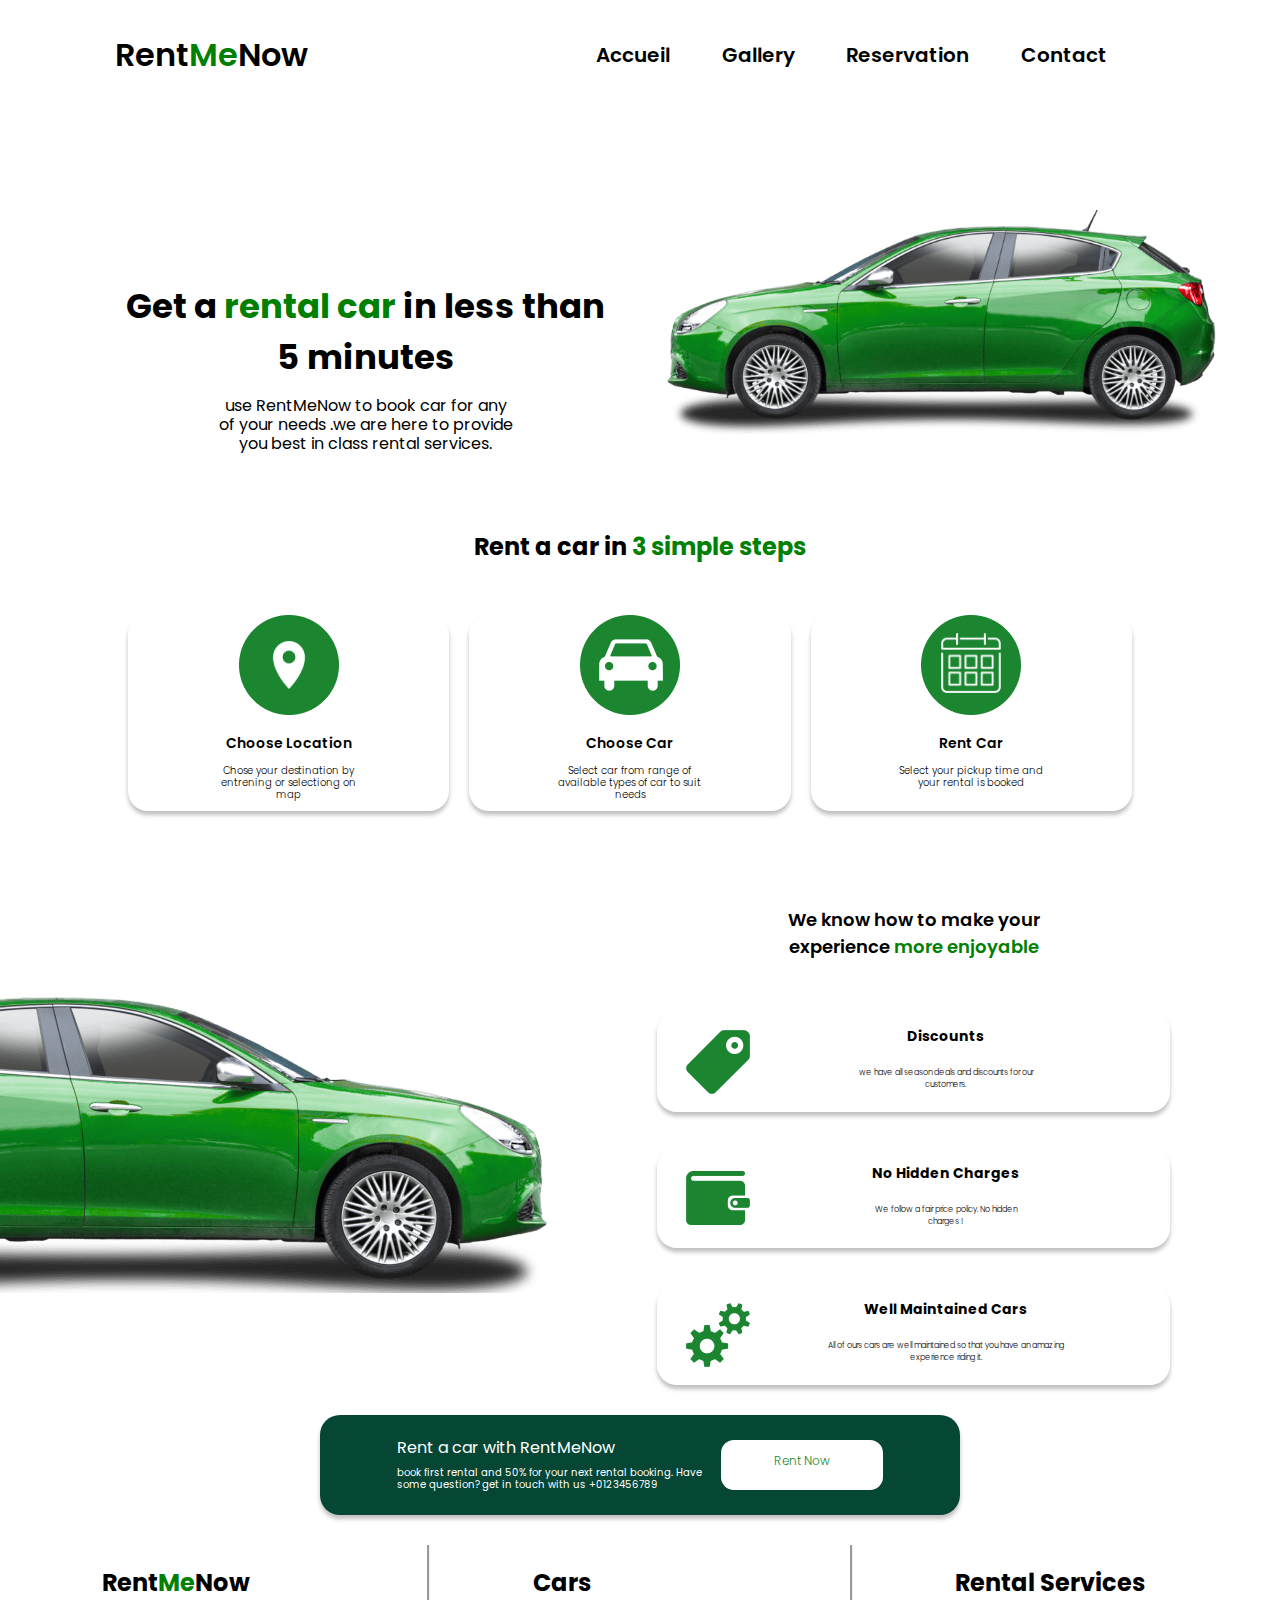
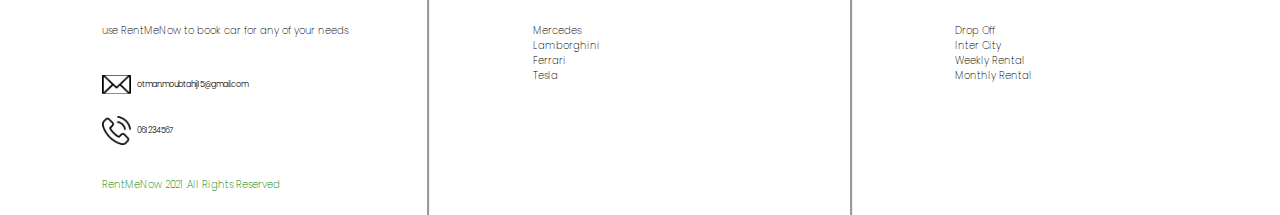
==== commit 25f756c9: "fix problem navBar" ====
--- a/index.html
+++ b/index.html
@@ -5,7 +5,6 @@
     <meta http-equiv="X-UA-Compatible" content="IE=edge">
     <meta name="viewport" content="width=device-width, initial-scale=1.0">
     <link href='https://fonts.googleapis.com/css?family=Poppins' rel='stylesheet'>
-    <script src="js/script.js"></script>
 
     <link rel="stylesheet" href="css/home.css">
     <title>Location</title>
@@ -13,19 +12,40 @@
 <body>
     <header>
         <nav>
-            <ul class="logo">
-           
-            <li><img onclick="afficheMenu()" id ="menuImg" src="images/menu.png" alt="">    </li>        
-             <li> <h1  style="display: none;" onclick="hideMenu()" id="hideMenu">X</h1>  </li>  
-             <li>  <a href="index.html" id="rentLogo"> Rent<span style="color:green">Me</span>Now </a></li>
-            </ul>
-            <ul class="linksNav"> 
-          
-                <li >  <a href="index.html"> Accueil </a> </li>
-                <li>  <a href="gallery.html"> Gallery </a> </li>
-                <li>  <a href="reservation.html"> Reservation </a> </li>
-                <li>  <a href="contact.html"> Contact </a> </li>
-               </ul>
+            <div class="desktop">
+                <ul class="logo">
+           
+                    
+                     <li>  <a href="index.html" id="rentLogo"> Rent<span style="color:green">Me</span>Now </a></li>
+                    </ul>
+                    <ul class="linksNav"> 
+                  
+                        <li >  <a href="index.html"> Accueil </a> </li>
+                        <li>  <a href="gallery.html"> Gallery </a> </li>
+                        <li>  <a href="reservation.html"> Reservation </a> </li>
+                        <li>  <a href="contact.html"> Contact </a> </li>
+                       </ul>
+                       
+
+            </div>
+           
+               <div class="barMobile">
+
+                <ul class="logo1">
+           
+                <li><img    class="menuImg" id ="menuImg" src="images/menu.png" alt="">    </li>        
+                 <li> <h1  class="hideMenu"  id="hideMenu">X</h1>  </li>  
+                 <li>  <a href="index.html" id="rentLogo"> Rent<span style="color:green">Me</span>Now </a></li>
+                </ul>
+                <ul class="linksNav1"> 
+              
+                    <li >  <a href="index.html"> Accueil </a> </li>
+                    <li>  <a href="gallery.html"> Gallery </a> </li>
+                    <li>  <a href="reservation.html"> Reservation </a> </li>
+                    <li>  <a href="contact.html"> Contact </a> </li>
+                   </ul>
+               </div>
+               
 
         </nav>
 
@@ -174,5 +194,7 @@
         </div>
 
     </footer>
+    <script src="js/script.js"></script>
+
 </body>
 </html>--- a/css/home.css
+++ b/css/home.css
@@ -10,11 +10,24 @@
         padding: 0;
     }
     nav{
-        width: 100%;
+       
+
+    }
+     .barMobile{
+
+        display: none;
+    }
+    .desktop{
+        display: flex;
+         width: 100%;
         height: 20%;
         padding: 15px 0;
         display: flex;
-    }
+        flex-direction: row;
+    }
+             
+
+
     nav .logo{
     display: flex;
     list-style: none;
@@ -36,21 +49,7 @@
     }
     
 
-    #menuImg{
-        display: none;
-        width: 24px;
-        height: 27px;
-        margin:0 0.5em ;
-
-
-    }
-#hideMenu{
-    position: absolute;
-    left: 5%;
-    top: -1%;
-    
-
-}
+    
 nav .linksNav{
     list-style: none;
     margin: 0;
@@ -159,6 +158,8 @@
     box-shadow: 0px 4px 4px rgba(0, 0, 0, 0.25);
     border-radius: 20px;
     padding: 0 3%;
+    margin-right: 20px;
+
 
 }
     .first img{
@@ -394,50 +395,77 @@
 
         @media screen and (min-width: 350px) and (max-width: 580px) {
             /* start header */
-            
+                
                 nav{
                     width: 100%;
                     height: 20%;
                     padding: 0 2%;
+                    
                     display: flex;
                     flex-direction: column;
                 }
-                nav .logo{
+               .barMobile{
+
+                    display: block;
+                }
+                .desktop{
+                    display: none;
+                }
+
+                nav .logo1{
                 display: flex;
                 list-style: none;
                 flex: 2;
+                justify-content: flex-start;
 
                 }
                 nav ul li  a{
                     color: black;
                     text-decoration: none;
-                    font-size: 18px;
+                    font-size: 24px;
                     font-family: Poppins;
                   font-style: normal;
                   font-weight: 600;
                 }
+                #rentLogo{
+                    font-size: 24px;
+
+                }
                 
 
                 #menuImg{
                     display: block;
-
                     width: 24px;
                     height: 27px;
-                        margin-top: 10px;
+                    margin-top: 5px;
+                    margin-right: 10px;
 
                 }
             #hideMenu{
+                display: none;
                 position: absolute;
-                left: 30%;
-                top: 0.5%;
-                
+                left: 5%;
+                top: -0.5%;
 
             }
-            nav .linksNav{
-                 display: none;
+            nav .linksNav1{
+                display: none;
                 list-style: none;
                 margin:0 0.5em ;
-
+                align-self: flex-start;
+                
+                }
+                .linksNav1 li  a{
+                    color: black;
+                    text-decoration: none;
+                    font-size: 16px;
+                    font-family: Poppins;
+                  font-style: normal;
+                  font-weight: 600;
+                }
+                nav .linksNav li {
+            
+                    margin: 0 3%;
                 }
         
 /* end header */
@@ -498,7 +526,8 @@
                 display: flex;
                 flex-direction: column;
                 padding-top: 40px;
-                align-items: center;                
+                align-items: center;   
+                             
 
             }
             .first{
@@ -508,6 +537,8 @@
                 box-shadow: 0px 4px 4px rgba(0, 0, 0, 0.25);
                 border-radius: 20px;
                 padding: 0 3%;
+                margin-right: 0px;
+
 
             }
                 .first img{
@@ -674,6 +705,7 @@
                         flex: 1;
                 
                     padding-right: 3%;
+                    
                 
                    }
                    .featFot h2{
@@ -683,6 +715,7 @@
                     font-size: 14px;
                     line-height:15px;
                     height: 30px;
+                    
 
                    }
                    .featFot h6{
@@ -695,6 +728,8 @@
                 }
                 
                    .feaatFot1 {
+                    padding-right: 10px;
+
                         margin: 0; 
                         display: flex;
                         align-items: center;
